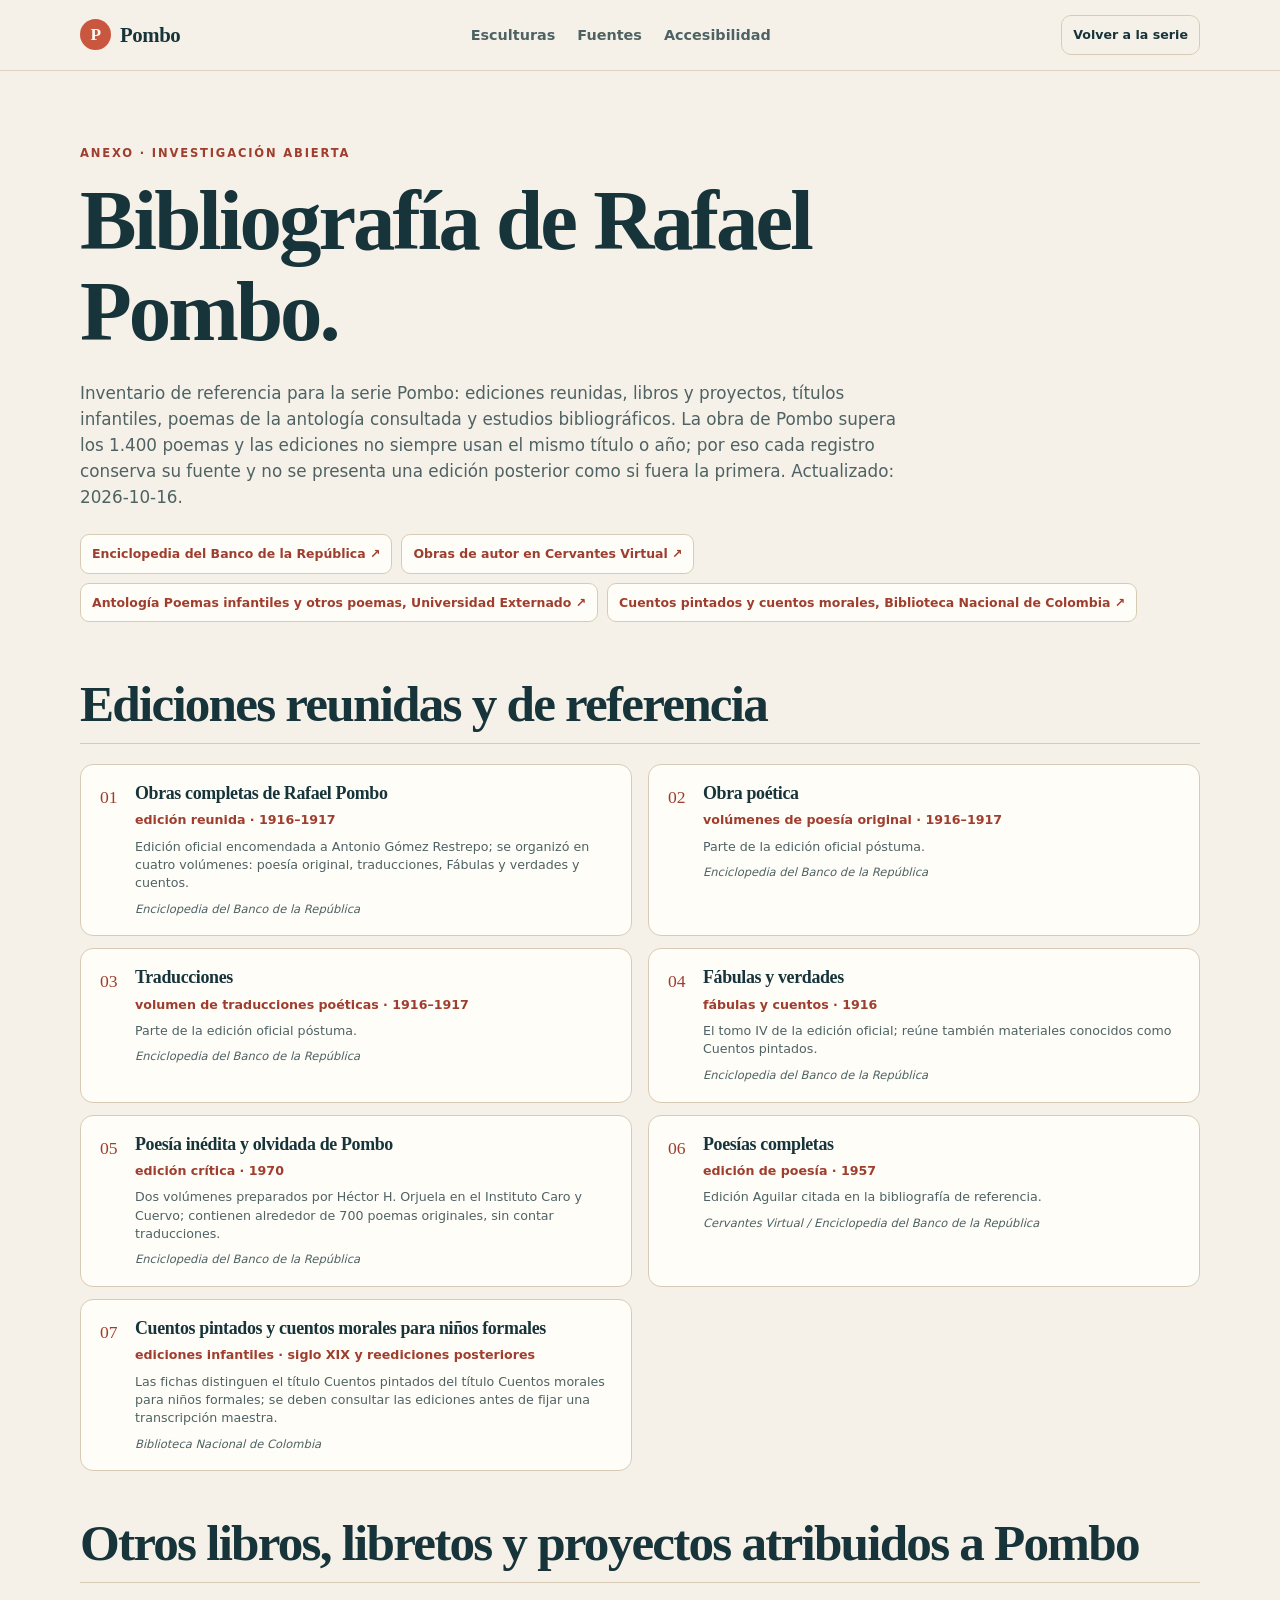
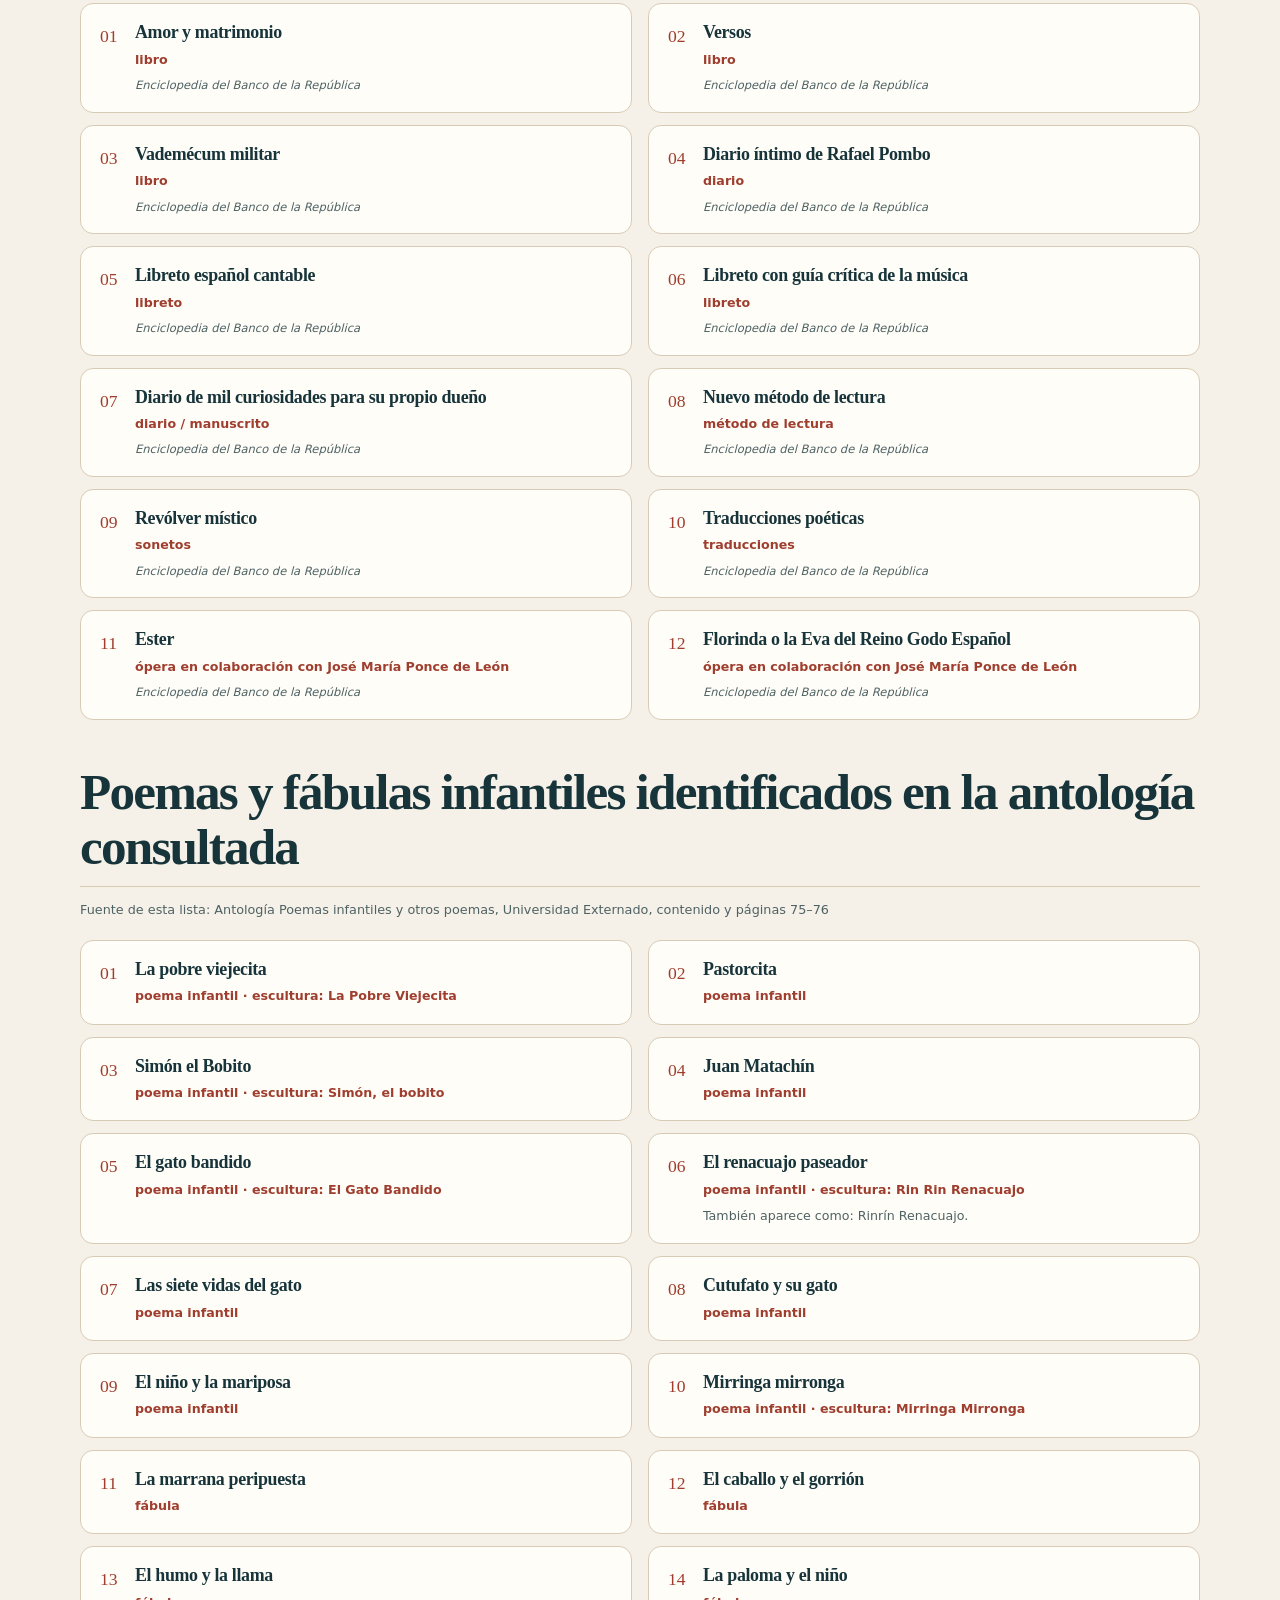
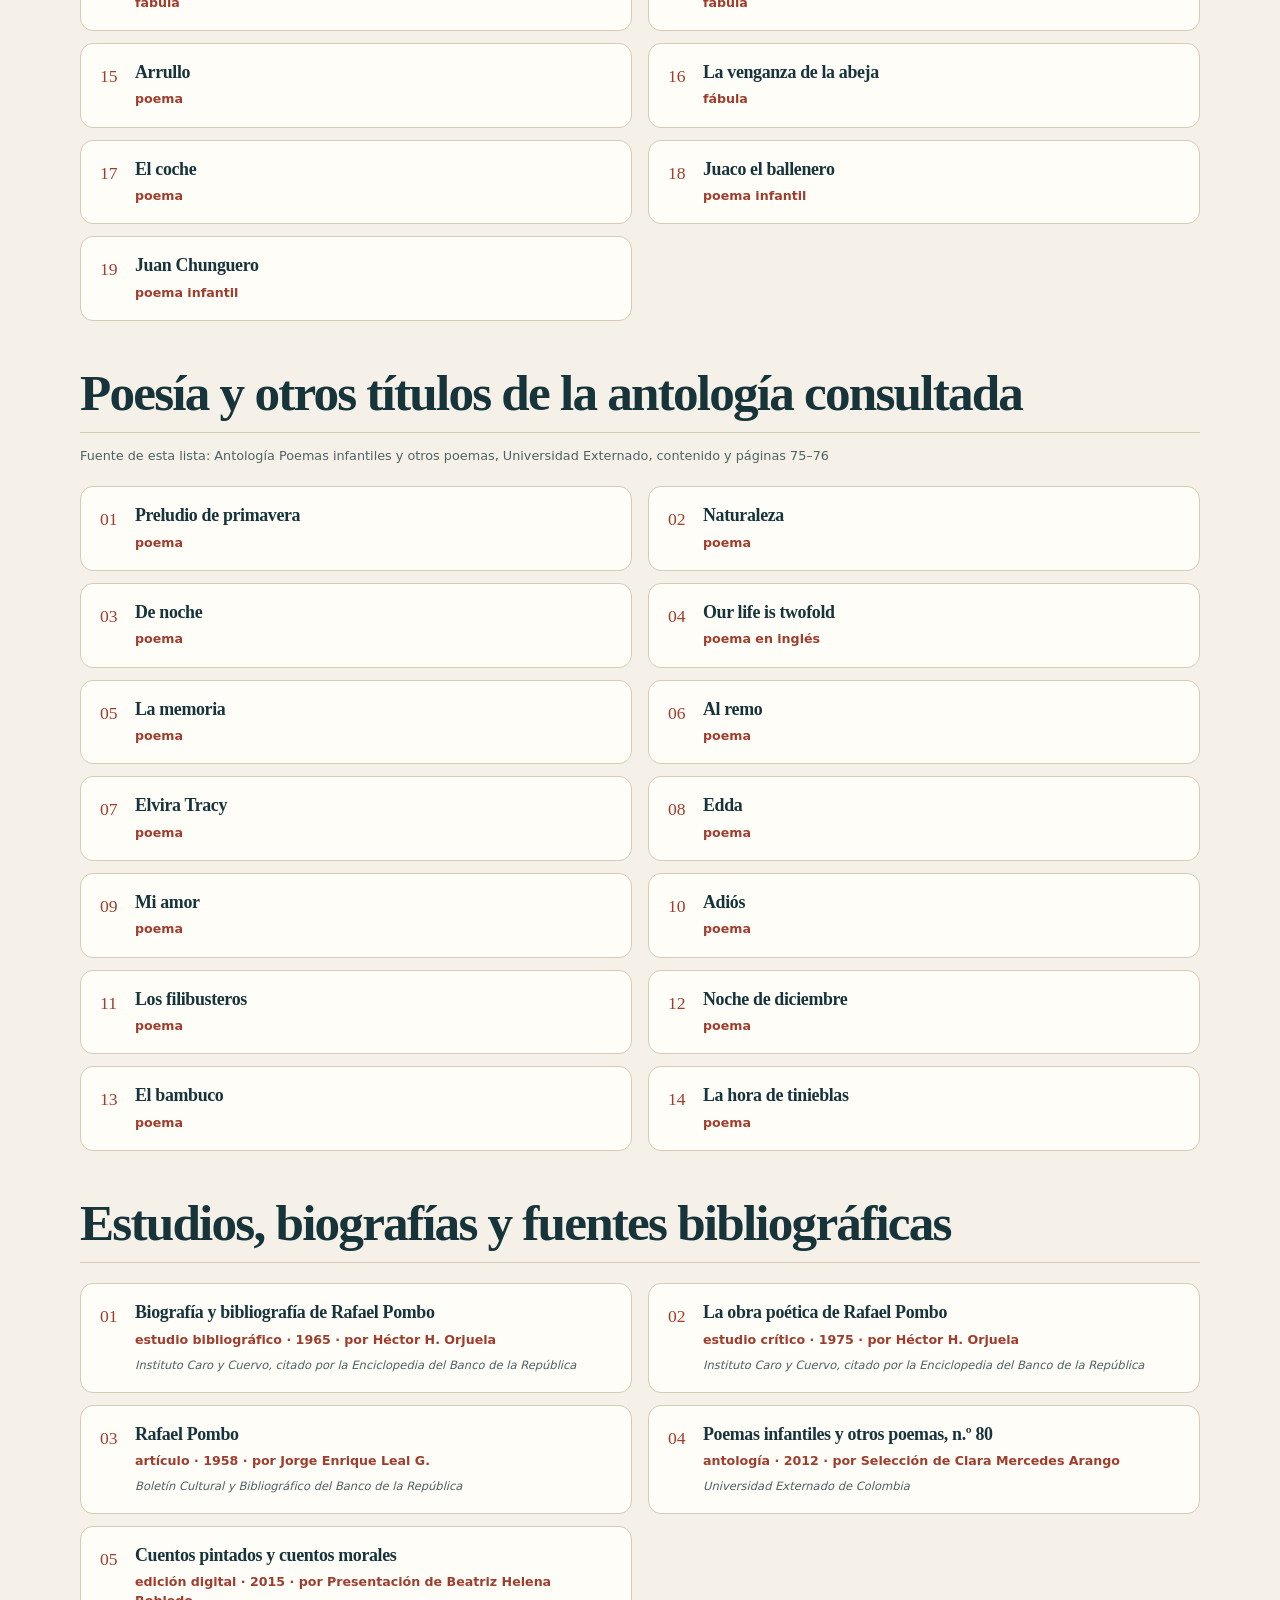
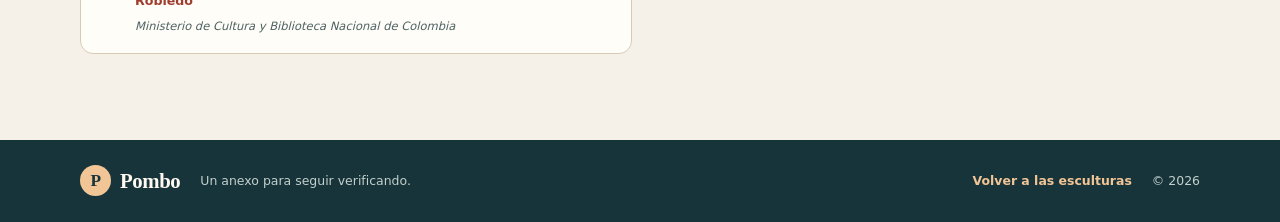
==== anexo.html @ eb425d3c "feat: publish Pombo web" ====
<!doctype html>
<html lang="es-CO">
  <head>
    <meta charset="utf-8">
    <meta name="viewport" content="width=device-width, initial-scale=1">
    <meta name="theme-color" content="#17343a">
    <meta name="description" content="Anexo bibliográfico de Rafael Pombo: ediciones, poemas, fábulas y estudios de referencia.">
    <link rel="icon" href="icon.svg" type="image/svg+xml">
    <link rel="manifest" href="manifest.webmanifest">
    <link rel="stylesheet" href="styles.css">
    <title>Pombo · Anexo bibliográfico</title>
  </head>
  <body class="annex-page">
    <a class="skip-link" href="#contenido">Saltar al contenido</a>
    <header class="site-header">
      <div class="shell header-inner">
        <a class="brand" href="index.html#inicio" aria-label="Pombo, inicio"><span class="brand-mark" aria-hidden="true">P</span><span>Pombo</span></a>
        <nav class="main-nav" aria-label="Navegación del anexo">
          <a href="index.html#esculturas">Esculturas</a>
          <a href="index.html#fuente">Fuentes</a>
          <a href="index.html#acceso">Accesibilidad</a>
        </nav>
        <a class="button button-quiet annex-back" href="index.html#esculturas">Volver a la serie</a>
      </div>
    </header>

    <main id="contenido">
      <section class="annex-hero shell" aria-labelledby="annex-title">
        <p class="eyebrow">Anexo · investigación abierta</p>
        <h1 id="annex-title">Bibliografía de Rafael Pombo.</h1>
        <p id="annex-scope" class="annex-scope" role="status" aria-live="polite">Cargando el inventario bibliográfico…</p>
        <div id="annex-sources" class="annex-sources" aria-label="Fuentes del anexo"></div>
      </section>

      <section class="annex-content shell" aria-label="Inventario bibliográfico">
        <div id="annex-list" aria-busy="true"></div>
      </section>
    </main>

    <footer class="site-footer">
      <div class="shell footer-inner"><a class="brand brand-footer" href="index.html#inicio"><span class="brand-mark" aria-hidden="true">P</span><span>Pombo</span></a><p>Un anexo para seguir verificando.</p><a href="index.html#esculturas">Volver a las esculturas</a><span>© 2026</span></div>
    </footer>
    <script src="anexo.js" defer></script>
  </body>
</html>
---- styles.css ----
:root {
  --ink: #17343a;
  --ink-soft: #4e6264;
  --paper: #f6f1e8;
  --paper-strong: #fffdf8;
  --sand: #e8dcc6;
  --line: #d8cbb6;
  --accent: #c9573f;
  --accent-dark: #9f3e2e;
  --moss: #687c57;
  --shadow: 0 18px 48px rgba(23, 52, 58, .10);
  --radius: 18px;
  --reading-size: 1.08rem;
  --focus: #1b6cff;
}

* {
  box-sizing: border-box;
}

html {
  scroll-behavior: smooth;
}

body {
  margin: 0;
  color: var(--ink);
  background: var(--paper);
  font-family: Inter, ui-sans-serif, system-ui, -apple-system, BlinkMacSystemFont, "Segoe UI", sans-serif;
  line-height: 1.55;
}

body.larger-text {
  --reading-size: 1.28rem;
}

body.high-contrast {
  --ink: #090d0e;
  --ink-soft: #243033;
  --paper: #ffffff;
  --paper-strong: #ffffff;
  --sand: #eef1f2;
  --line: #111718;
  --accent: #a40000;
  --accent-dark: #740000;
  --moss: #244c2a;
  --shadow: none;
}

body.reduce-motion *,
body.reduce-motion *::before,
body.reduce-motion *::after {
  animation-duration: .001ms !important;
  animation-iteration-count: 1 !important;
  scroll-behavior: auto !important;
  transition-duration: .001ms !important;
}

@media (prefers-reduced-motion: reduce) {
  html {
    scroll-behavior: auto;
  }

  *,
  *::before,
  *::after {
    animation-duration: .001ms !important;
    animation-iteration-count: 1 !important;
    scroll-behavior: auto !important;
    transition-duration: .001ms !important;
  }
}

@media (forced-colors: active) {
  button,
  a,
  summary {
    forced-color-adjust: auto;
  }

  button:focus-visible,
  a:focus-visible,
  summary:focus-visible {
    outline: 2px solid CanvasText;
  }
}

a {
  color: inherit;
}

button,
a {
  -webkit-tap-highlight-color: transparent;
}

button:focus-visible,
a:focus-visible,
summary:focus-visible {
  outline: 3px solid var(--focus);
  outline-offset: 3px;
}

.shell {
  width: min(1120px, calc(100% - 40px));
  margin-inline: auto;
}

.skip-link {
  position: fixed;
  z-index: 20;
  left: 16px;
  top: 10px;
  padding: 10px 14px;
  color: #fff;
  background: var(--ink);
  border-radius: 10px;
  transform: translateY(-160%);
  transition: transform .2s ease;
}

.skip-link:focus {
  transform: translateY(0);
}

.site-header {
  position: sticky;
  z-index: 10;
  top: 0;
  border-bottom: 1px solid rgba(216, 203, 182, .8);
  background: color-mix(in srgb, var(--paper) 92%, transparent);
  backdrop-filter: blur(14px);
}

.header-inner {
  display: flex;
  min-height: 70px;
  align-items: center;
  gap: 28px;
}

.brand {
  display: inline-flex;
  align-items: center;
  gap: 9px;
  color: var(--ink);
  font-family: Georgia, "Times New Roman", serif;
  font-size: 1.3rem;
  font-weight: 700;
  letter-spacing: -.02em;
  text-decoration: none;
}

.brand-mark {
  display: grid;
  width: 31px;
  height: 31px;
  place-items: center;
  color: var(--paper-strong);
  background: var(--accent);
  border-radius: 50%;
  font-family: Georgia, "Times New Roman", serif;
  font-size: 1.08rem;
  line-height: 1;
}

.main-nav {
  display: flex;
  align-items: center;
  gap: 22px;
  margin-left: auto;
}

.main-nav a,
.mobile-menu a {
  color: var(--ink-soft);
  font-size: .9rem;
  font-weight: 700;
  text-decoration: none;
}

.main-nav a:hover,
.mobile-menu a:hover,
.text-link:hover {
  color: var(--accent-dark);
}

.header-actions {
  display: flex;
  align-items: center;
  gap: 16px;
}

.language-switcher {
  display: inline-flex;
  align-items: center;
  gap: 5px;
  color: var(--ink-soft);
  font-size: .78rem;
  font-weight: 800;
  letter-spacing: .08em;
}

.language-button {
  min-width: 34px;
  min-height: 34px;
  padding: 4px 7px;
  color: var(--ink-soft);
  background: transparent;
  border: 1px solid transparent;
  border-radius: 8px;
  cursor: pointer;
  font: inherit;
}

.language-button.is-active,
.language-button:hover {
  color: var(--ink);
  border-color: var(--line);
  background: var(--paper-strong);
}

.menu-button {
  display: none;
  min-height: 40px;
  padding: 7px 12px;
  color: var(--ink);
  background: transparent;
  border: 1px solid var(--line);
  border-radius: 9px;
  cursor: pointer;
  font: inherit;
  font-size: .84rem;
  font-weight: 700;
}

.mobile-menu {
  display: none;
  padding-bottom: 18px;
}

.intro {
  display: grid;
  grid-template-columns: minmax(0, 1fr) 235px;
  align-items: end;
  gap: 56px;
  padding-top: 78px;
  padding-bottom: 72px;
}

.intro-copy {
  max-width: 720px;
}

.eyebrow,
.card-label {
  margin: 0 0 12px;
  color: var(--accent-dark);
  font-size: .72rem;
  font-weight: 850;
  letter-spacing: .16em;
  text-transform: uppercase;
}

h1,
h2,
h3 {
  margin: 0;
  font-family: Georgia, "Times New Roman", serif;
  letter-spacing: -.035em;
  line-height: 1.08;
}

h1 {
  max-width: 680px;
  font-size: clamp(2.7rem, 7vw, 5.3rem);
  font-weight: 700;
}

h2 {
  font-size: clamp(2rem, 4vw, 3.25rem);
}

h3 {
  font-size: 1.55rem;
}

.intro-lede {
  max-width: 650px;
  margin: 24px 0 30px;
  color: var(--ink-soft);
  font-size: 1.12rem;
}

.button {
  display: inline-flex;
  min-height: 46px;
  align-items: center;
  justify-content: center;
  gap: 8px;
  padding: 10px 17px;
  border: 1px solid transparent;
  border-radius: 10px;
  cursor: pointer;
  font: inherit;
  font-size: .9rem;
  font-weight: 800;
  line-height: 1.2;
  text-decoration: none;
  transition: transform .2s ease, background-color .2s ease, color .2s ease;
}

.button:hover:not(:disabled) {
  transform: translateY(-1px);
}

.button:disabled {
  cursor: not-allowed;
  opacity: .5;
}

.button-primary {
  color: var(--paper-strong);
  background: var(--accent);
}

.button-primary:hover {
  background: var(--accent-dark);
}

.button-dark {
  color: var(--paper-strong);
  background: var(--ink);
}

.button-dark:hover {
  background: #274b50;
}

.button-quiet {
  color: var(--ink);
  background: transparent;
  border-color: var(--line);
}

.button-quiet:hover {
  background: var(--paper-strong);
}

.intro-stamp {
  display: grid;
  align-content: center;
  gap: 9px;
  min-height: 190px;
  padding: 24px;
  color: var(--ink);
  background: var(--sand);
  border: 1px solid var(--line);
  border-radius: var(--radius);
  box-shadow: var(--shadow);
  font-size: .88rem;
}

.stamp-number {
  color: var(--accent-dark);
  font-family: Georgia, "Times New Roman", serif;
  font-size: 2.8rem;
  line-height: 1;
}

.stamp-rule {
  display: block;
  width: 60px;
  height: 1px;
  margin: 6px 0;
  background: var(--accent);
}

.intro-stamp strong {
  font-family: Georgia, "Times New Roman", serif;
  font-size: 1.15rem;
}

.section-heading {
  display: flex;
  align-items: flex-end;
  justify-content: space-between;
  gap: 24px;
}

.section-heading .button {
  flex: 0 0 auto;
}

.section-lede {
  max-width: 740px;
  margin: 18px 0 30px;
  color: var(--ink-soft);
}

.sculptures-section {
  padding-top: 82px;
  padding-bottom: 88px;
}

.sculpture-list {
  display: grid;
  grid-template-columns: repeat(2, minmax(0, 1fr));
  gap: 16px;
}

.sculpture-card {
  display: flex;
  flex-direction: column;
  min-width: 0;
  padding: 23px;
  background: var(--paper-strong);
  border: 1px solid var(--line);
  border-radius: var(--radius);
  box-shadow: var(--shadow);
}

.sculpture-card.is-author {
  background: var(--sand);
}

.sculpture-card-header {
  display: flex;
  align-items: flex-start;
  gap: 14px;
}

.sculpture-reader-button {
  align-self: flex-start;
  min-height: 40px;
  margin-top: 18px;
  padding: 8px 12px;
  font-size: .79rem;
}

.sculpture-number {
  display: grid;
  flex: 0 0 auto;
  width: 36px;
  height: 36px;
  place-items: center;
  color: var(--paper-strong);
  background: var(--ink);
  border-radius: 50%;
  font-family: Georgia, "Times New Roman", serif;
  font-size: 1rem;
}

.sculpture-card h3 {
  font-size: 1.5rem;
}

.sculpture-work {
  margin: 5px 0 0;
  color: var(--accent-dark);
  font-size: .79rem;
  font-weight: 800;
}

.sculpture-card details {
  margin-top: 20px;
  padding-top: 15px;
  border-top: 1px solid var(--line);
}

.sculpture-card summary {
  cursor: pointer;
  color: var(--accent-dark);
  font-size: .87rem;
  font-weight: 800;
}

.sculpture-story {
  margin-top: 17px;
  color: var(--ink);
  font-family: Georgia, "Times New Roman", serif;
  font-size: 1rem;
  line-height: 1.7;
}

.sculpture-stanza {
  margin: 0 0 19px;
  white-space: pre-line;
}

.sculpture-stanza:last-child,
.sculpture-bio p:last-child {
  margin-bottom: 0;
}

.sculpture-bio {
  margin-top: 17px;
  color: var(--ink-soft);
  font-size: .92rem;
}

.sculpture-bio p {
  margin: 0 0 12px;
}

.sculpture-source {
  display: block;
  margin-top: 20px;
  color: var(--ink-soft);
  font-size: .76rem;
  line-height: 1.45;
}

.translation-status {
  margin: 12px 0 0;
  color: var(--accent-dark);
  font-size: .74rem;
  font-weight: 750;
  line-height: 1.4;
}

.sculpture-source a {
  color: var(--accent-dark);
  font-weight: 800;
}

.reading-section {
  padding: 76px 0 84px;
  background: var(--ink);
  color: var(--paper-strong);
}

.reading-grid {
  display: grid;
  grid-template-columns: minmax(0, 1.45fr) minmax(280px, .65fr);
  align-items: start;
  gap: 56px;
}

.story-heading {
  display: flex;
  align-items: flex-start;
  justify-content: space-between;
  gap: 20px;
}

.story-badges {
  display: flex;
  flex: 0 0 auto;
  flex-direction: column;
  align-items: flex-end;
  gap: 8px;
}

.story-heading .eyebrow {
  color: #e4b07f;
}

.byline {
  margin: 13px 0 0;
  color: #b3c3c1;
  font-size: .95rem;
}

.verified-badge {
  display: inline-flex;
  align-items: center;
  gap: 7px;
  padding: 7px 10px;
  color: #17343a;
  background: #d7e8c6;
  border-radius: 999px;
  font-size: .72rem;
  font-weight: 850;
  letter-spacing: .04em;
  text-transform: uppercase;
}

.translation-badge {
  display: inline-flex;
  align-items: center;
  max-width: 240px;
  padding: 6px 9px;
  color: #17343a;
  background: #f2c596;
  border-radius: 999px;
  font-size: .68rem;
  font-weight: 850;
  letter-spacing: .03em;
  line-height: 1.25;
  text-align: right;
}

.translation-badge[hidden] {
  display: none;
}

.source-strip {
  display: grid;
  grid-template-columns: auto minmax(0, 1fr) auto;
  align-items: center;
  gap: 12px;
  margin: 30px 0 14px;
  padding: 14px 16px;
  color: #d7e3df;
  background: rgba(255, 255, 255, .08);
  border: 1px solid rgba(255, 255, 255, .17);
  border-radius: 12px;
  font-size: .83rem;
}

.source-strip p {
  margin: 0;
}

.source-strip strong {
  color: #fff;
}

.source-strip a {
  color: #f2c596;
  font-weight: 800;
  white-space: nowrap;
}

.source-icon {
  display: grid;
  width: 27px;
  height: 27px;
  place-items: center;
  color: #17343a;
  background: #f2c596;
  border-radius: 50%;
  font-size: 1rem;
  font-weight: 900;
}

.translation-note {
  display: flex;
  align-items: flex-start;
  gap: 9px;
  margin: 0 0 27px;
  color: #bfd0cd;
  font-size: .82rem;
}

.translation-note > span:first-child {
  display: grid;
  flex: 0 0 auto;
  width: 18px;
  height: 18px;
  place-items: center;
  color: var(--ink);
  background: #b9d1be;
  border-radius: 50%;
  font-size: .72rem;
  font-weight: 900;
}

.story-text {
  color: #fffaf1;
  font-family: Georgia, "Times New Roman", serif;
  font-size: var(--reading-size);
  line-height: 1.83;
}

.story-stanza {
  margin: 0 0 28px;
  white-space: pre-line;
}

.story-stanza:last-child {
  margin-bottom: 0;
}

.tool-column {
  display: grid;
  gap: 16px;
}

.tool-card {
  padding: 23px;
  color: var(--ink);
  background: var(--paper-strong);
  border: 1px solid var(--line);
  border-radius: var(--radius);
  box-shadow: 0 12px 28px rgba(0, 0, 0, .12);
}

.tool-card h3 {
  font-size: 1.45rem;
}

.tool-card > p:not(.card-label):not(.voice-status) {
  margin: 13px 0 0;
  color: var(--ink-soft);
  font-size: .9rem;
}

.listen-card {
  background: #f1ddbe;
}

.listen-actions {
  display: flex;
  flex-wrap: wrap;
  gap: 9px;
  margin-top: 18px;
}

.listen-actions .button {
  min-height: 42px;
  padding-inline: 13px;
  font-size: .79rem;
}

.voice-status {
  min-height: 1.4em;
  margin: 14px 0 0;
  color: var(--ink-soft);
  font-size: .8rem;
}

.settings-list {
  display: grid;
  gap: 8px;
  margin-top: 18px;
}

.setting-button {
  display: flex;
  width: 100%;
  min-height: 45px;
  align-items: center;
  gap: 11px;
  padding: 8px 10px;
  color: var(--ink);
  background: transparent;
  border: 1px solid var(--line);
  border-radius: 9px;
  cursor: pointer;
  font: inherit;
  font-size: .84rem;
  font-weight: 750;
  text-align: left;
}

.setting-button:hover,
.setting-button[aria-pressed="true"] {
  background: var(--sand);
  border-color: var(--ink-soft);
}

.setting-glyph {
  display: grid;
  width: 28px;
  height: 28px;
  place-items: center;
  color: var(--accent-dark);
  background: #f1e6d5;
  border-radius: 7px;
  font-size: .74rem;
  font-weight: 900;
}

.source-card dl {
  margin: 18px 0 0;
}

.source-card dl > div {
  display: grid;
  grid-template-columns: 76px 1fr;
  gap: 10px;
  padding: 9px 0;
  border-top: 1px solid var(--line);
  font-size: .79rem;
}

.source-card dt {
  color: var(--ink-soft);
  font-weight: 750;
}

.source-card dd {
  margin: 0;
}

.text-link {
  display: inline-block;
  margin-top: 17px;
  color: var(--accent-dark);
  font-size: .82rem;
  font-weight: 800;
}

.access-section {
  display: grid;
  grid-template-columns: minmax(0, .85fr) minmax(0, 1.15fr);
  gap: 70px;
  padding-top: 82px;
  padding-bottom: 86px;
}

.access-copy > p:not(.eyebrow) {
  max-width: 550px;
  margin: 20px 0 0;
  color: var(--ink-soft);
}

.access-list {
  display: grid;
  grid-template-columns: repeat(3, 1fr);
  gap: 15px;
  align-items: start;
}

.access-list > div {
  min-height: 180px;
  padding: 18px;
  background: var(--paper-strong);
  border: 1px solid var(--line);
  border-radius: 14px;
}

.access-list span {
  display: block;
  margin-bottom: 36px;
  color: var(--accent-dark);
  font-family: Georgia, "Times New Roman", serif;
  font-size: 1.7rem;
}

.access-list strong {
  display: block;
  font-family: Georgia, "Times New Roman", serif;
  font-size: 1.05rem;
}

.access-list p {
  margin: 7px 0 0;
  color: var(--ink-soft);
  font-size: .79rem;
}

.site-footer {
  color: #c3cfcb;
  background: var(--ink);
}

.footer-inner {
  display: flex;
  min-height: 82px;
  align-items: center;
  gap: 20px;
  font-size: .78rem;
}

.brand-footer {
  color: #fffaf1;
}

.brand-footer .brand-mark {
  color: var(--ink);
  background: #f2c596;
}

.footer-inner p {
  margin: 0 auto 0 0;
}

.footer-inner > a:not(.brand) {
  color: #f2c596;
  font-size: .78rem;
  font-weight: 750;
  text-decoration: none;
}

.toast {
  position: fixed;
  z-index: 30;
  right: 18px;
  bottom: 18px;
  max-width: min(360px, calc(100vw - 36px));
  padding: 12px 15px;
  color: #fff;
  background: var(--ink);
  border: 1px solid rgba(255, 255, 255, .18);
  border-radius: 10px;
  box-shadow: var(--shadow);
  font-size: .82rem;
}

.noscript {
  padding: 16px 20px;
  color: #fff;
  background: #8d1b13;
  text-align: center;
}

.annex-hero {
  padding-top: 74px;
  padding-bottom: 54px;
}

.annex-hero h1 {
  max-width: 780px;
}

.annex-scope {
  max-width: 840px;
  margin: 22px 0 0;
  color: var(--ink-soft);
  font-size: 1.05rem;
}

.annex-sources {
  display: flex;
  flex-wrap: wrap;
  gap: 9px;
  margin-top: 24px;
}

.annex-source-link {
  padding: 9px 11px;
  color: var(--accent-dark);
  background: var(--paper-strong);
  border: 1px solid var(--line);
  border-radius: 9px;
  font-size: .78rem;
  font-weight: 800;
  text-decoration: none;
}

.annex-source-link:hover {
  background: var(--sand);
}

.annex-content {
  padding-bottom: 86px;
}

.annex-section {
  margin-top: 44px;
}

.annex-section:first-child {
  margin-top: 0;
}

.annex-section h2 {
  padding-bottom: 12px;
  border-bottom: 1px solid var(--line);
}

.annex-section-source {
  margin: 13px 0 0;
  color: var(--ink-soft);
  font-size: .8rem;
}

.annex-list {
  display: grid;
  grid-template-columns: repeat(2, minmax(0, 1fr));
  gap: 12px 16px;
  padding: 0;
  margin: 20px 0 0;
  list-style: none;
  counter-reset: bibliography;
}

.annex-list > li {
  counter-increment: bibliography;
}

.bibliography-item {
  position: relative;
  height: 100%;
  padding: 19px 20px 18px 54px;
  background: var(--paper-strong);
  border: 1px solid var(--line);
  border-radius: 13px;
}

.bibliography-item::before {
  position: absolute;
  top: 19px;
  left: 19px;
  color: var(--accent-dark);
  content: counter(bibliography, decimal-leading-zero);
  font-family: Georgia, "Times New Roman", serif;
  font-size: 1.1rem;
}

.bibliography-item h3 {
  font-size: 1.12rem;
  letter-spacing: -.02em;
}

.bibliography-meta,
.bibliography-source,
.bibliography-note {
  margin: 8px 0 0;
  color: var(--ink-soft);
  font-size: .79rem;
  line-height: 1.45;
}

.bibliography-meta {
  color: var(--accent-dark);
  font-weight: 750;
}

.bibliography-source {
  font-size: .72rem;
  font-style: italic;
}

.annex-back {
  margin-left: auto;
  min-height: 40px;
  padding: 7px 11px;
  font-size: .79rem;
}

@media (max-width: 880px) {
  .intro {
    grid-template-columns: 1fr 190px;
    gap: 28px;
  }

  .reading-grid {
    grid-template-columns: minmax(0, 1fr) 300px;
    gap: 32px;
  }

  .access-section {
    grid-template-columns: 1fr;
    gap: 32px;
  }

  .sculpture-list {
    grid-template-columns: 1fr;
  }
}

@media (max-width: 700px) {
  .shell {
    width: min(100% - 28px, 600px);
  }

  .header-inner {
    min-height: 62px;
    gap: 14px;
  }

  .main-nav {
    display: none;
  }

  .header-actions {
    margin-left: auto;
  }

  .menu-button {
    display: inline-flex;
    align-items: center;
  }

  .mobile-menu[hidden] {
    display: none;
  }

  .mobile-menu:not([hidden]) {
    display: grid;
    gap: 13px;
  }

  .intro {
    grid-template-columns: 1fr;
    gap: 30px;
    padding-top: 54px;
    padding-bottom: 54px;
  }

  .intro-stamp {
    min-height: 0;
    grid-template-columns: auto 1fr;
    align-items: center;
    column-gap: 14px;
  }

  .stamp-rule {
    display: none;
  }

  .stamp-number {
    grid-row: span 2;
  }

  .reading-section {
    padding-top: 52px;
    padding-bottom: 58px;
  }

  .section-heading {
    display: block;
  }

  .section-heading .button {
    margin-top: 18px;
  }

  .sculptures-section {
    padding-top: 56px;
    padding-bottom: 62px;
  }

  .reading-grid {
    grid-template-columns: 1fr;
    gap: 38px;
  }

  .source-strip {
    grid-template-columns: auto 1fr;
  }

  .source-strip a {
    grid-column: 2;
  }

  .story-heading {
    display: block;
  }

  .story-badges {
    align-items: flex-start;
    margin-top: 18px;
  }

  .translation-badge {
    text-align: left;
  }

  .access-section {
    padding-top: 56px;
    padding-bottom: 62px;
  }

  .annex-hero {
    padding-top: 54px;
    padding-bottom: 40px;
  }

  .annex-list {
    grid-template-columns: 1fr;
  }

  .access-list {
    grid-template-columns: 1fr;
  }

  .access-list > div {
    min-height: 0;
  }

  .access-list span {
    margin-bottom: 12px;
  }

  .footer-inner {
    min-height: 98px;
    flex-wrap: wrap;
    padding-top: 18px;
    padding-bottom: 18px;
  }

  .footer-inner p {
    width: 100%;
    order: 3;
  }
}

@media (max-width: 420px) {
  h1 {
    font-size: 2.7rem;
  }

  .source-strip {
    font-size: .78rem;
  }

  .listen-actions {
    display: grid;
  }

  .listen-actions .button {
    width: 100%;
  }
}
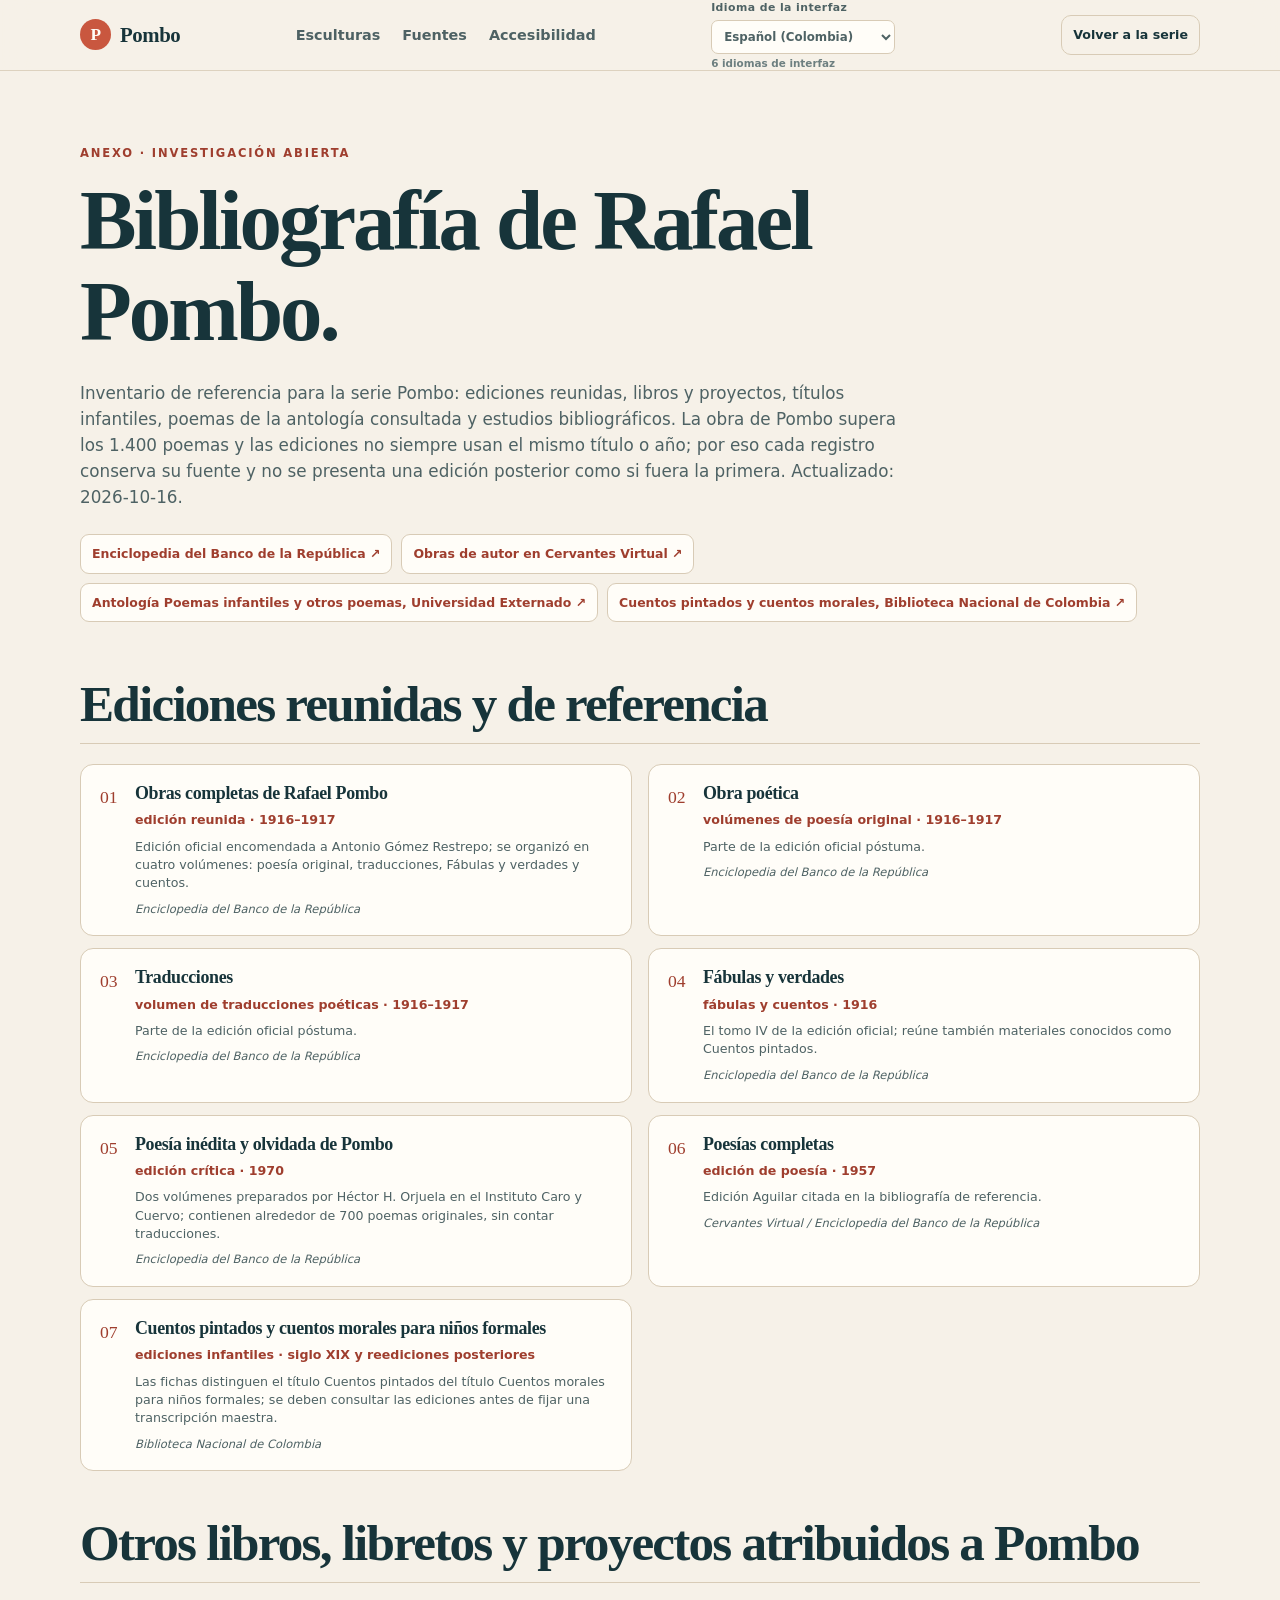
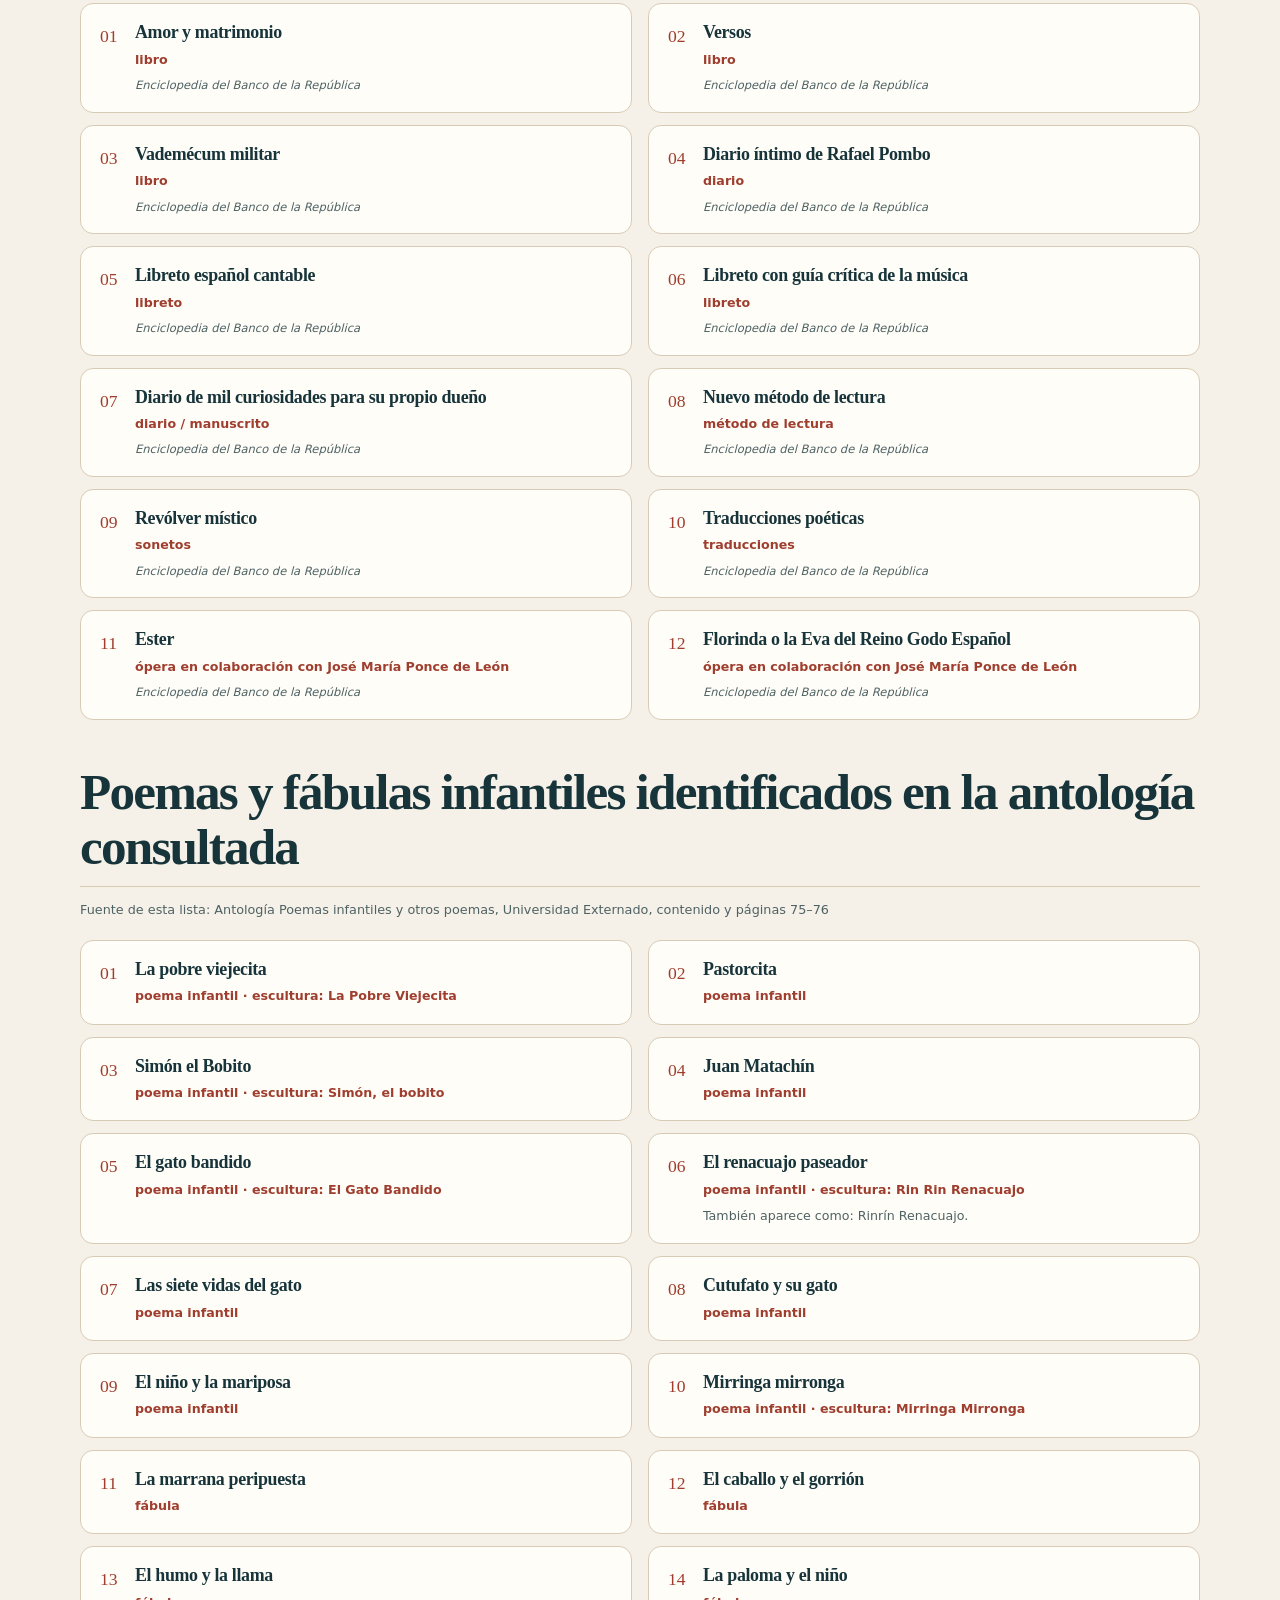
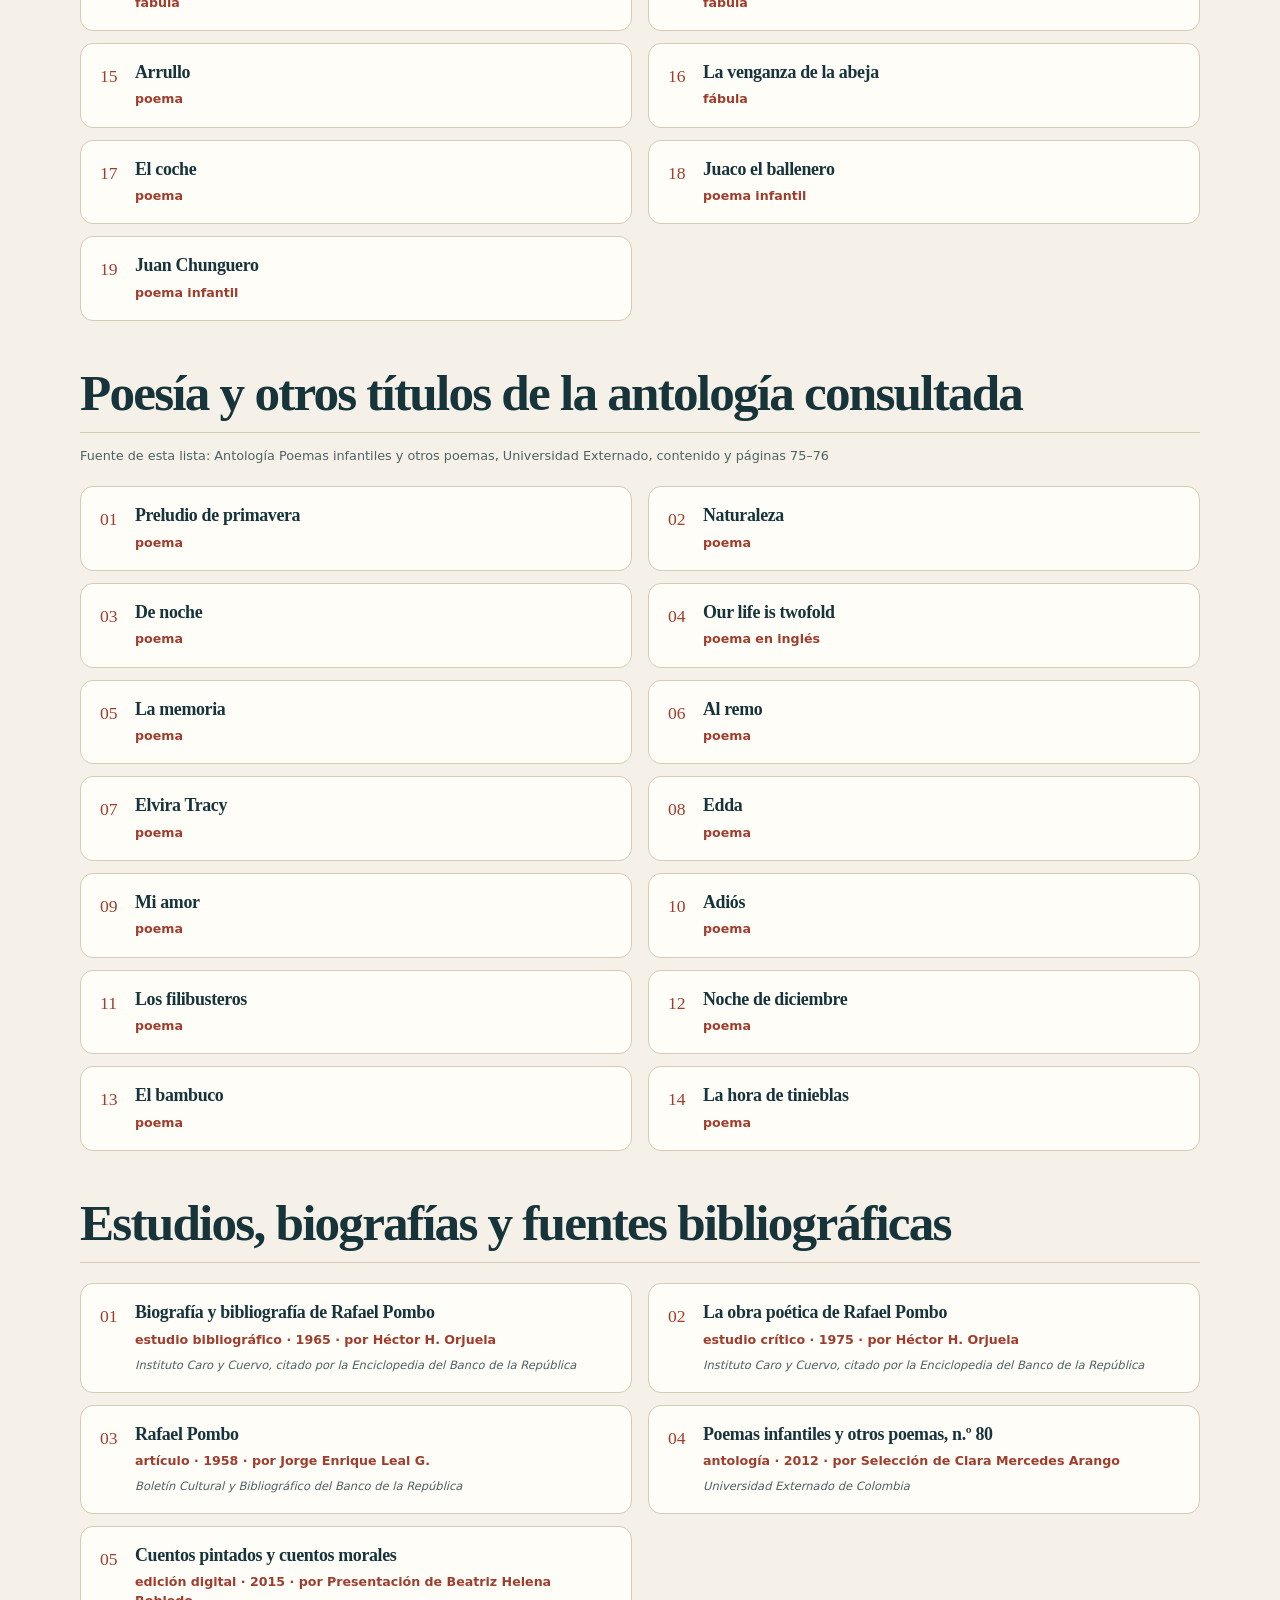
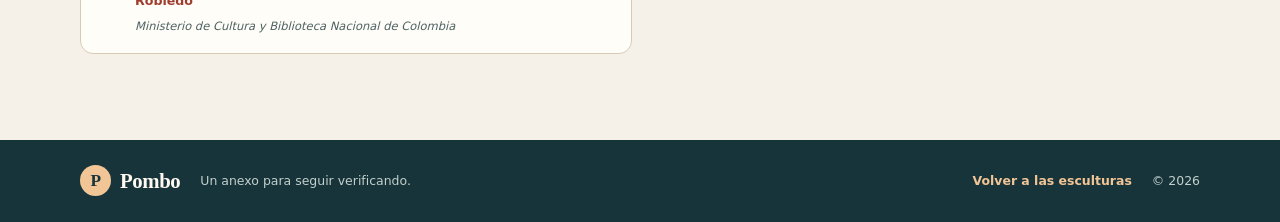
==== commit 8540ede3: "feat(i18n): add researched language interfaces" ====
--- a/anexo.html
+++ b/anexo.html
@@ -11,34 +11,46 @@
     <title>Pombo · Anexo bibliográfico</title>
   </head>
   <body class="annex-page">
-    <a class="skip-link" href="#contenido">Saltar al contenido</a>
+    <a class="skip-link" href="#contenido" data-i18n="skip">Saltar al contenido</a>
     <header class="site-header">
       <div class="shell header-inner">
         <a class="brand" href="index.html#inicio" aria-label="Pombo, inicio"><span class="brand-mark" aria-hidden="true">P</span><span>Pombo</span></a>
-        <nav class="main-nav" aria-label="Navegación del anexo">
-          <a href="index.html#esculturas">Esculturas</a>
-          <a href="index.html#fuente">Fuentes</a>
-          <a href="index.html#acceso">Accesibilidad</a>
+        <nav class="main-nav" aria-label="Navegación del anexo" data-i18n-aria="annexNav">
+          <a href="index.html#esculturas" data-i18n="navSculptures">Esculturas</a>
+          <a href="index.html#fuente" data-i18n="navSources">Fuentes</a>
+          <a href="index.html#acceso" data-i18n="navAccess">Accesibilidad</a>
         </nav>
-        <a class="button button-quiet annex-back" href="index.html#esculturas">Volver a la serie</a>
+        <div class="annex-language-switcher language-switcher">
+          <label for="annex-language-select" data-i18n="languageLabel">Idioma de la interfaz</label>
+          <select id="annex-language-select" class="language-select" aria-describedby="annex-language-status">
+            <option value="es">Español (Colombia)</option>
+            <option value="en">English</option>
+            <option value="pt">Português (Brasil)</option>
+            <option value="fr">Français</option>
+            <option value="de">Deutsch</option>
+            <option value="it">Italiano</option>
+          </select>
+          <span id="annex-language-status" class="language-status" data-i18n="languageStatus">6 idiomas de interfaz</span>
+        </div>
+        <a class="button button-quiet annex-back" href="index.html#esculturas" data-i18n="backToSeries">Volver a la serie</a>
       </div>
     </header>
 
     <main id="contenido">
       <section class="annex-hero shell" aria-labelledby="annex-title">
-        <p class="eyebrow">Anexo · investigación abierta</p>
-        <h1 id="annex-title">Bibliografía de Rafael Pombo.</h1>
-        <p id="annex-scope" class="annex-scope" role="status" aria-live="polite">Cargando el inventario bibliográfico…</p>
-        <div id="annex-sources" class="annex-sources" aria-label="Fuentes del anexo"></div>
+        <p class="eyebrow" data-i18n="annexEyebrow">Anexo · investigación abierta</p>
+        <h1 id="annex-title" data-i18n="annexTitle">Bibliografía de Rafael Pombo.</h1>
+        <p id="annex-scope" class="annex-scope" role="status" aria-live="polite" data-i18n="annexLoading">Cargando el inventario bibliográfico…</p>
+        <div id="annex-sources" class="annex-sources" aria-label="Fuentes del anexo" data-i18n-aria="annexSourcesLabel"></div>
       </section>
 
-      <section class="annex-content shell" aria-label="Inventario bibliográfico">
+      <section class="annex-content shell" aria-label="Inventario bibliográfico" data-i18n-aria="annexInventoryLabel">
         <div id="annex-list" aria-busy="true"></div>
       </section>
     </main>
 
     <footer class="site-footer">
-      <div class="shell footer-inner"><a class="brand brand-footer" href="index.html#inicio"><span class="brand-mark" aria-hidden="true">P</span><span>Pombo</span></a><p>Un anexo para seguir verificando.</p><a href="index.html#esculturas">Volver a las esculturas</a><span>© 2026</span></div>
+      <div class="shell footer-inner"><a class="brand brand-footer" href="index.html#inicio"><span class="brand-mark" aria-hidden="true">P</span><span>Pombo</span></a><p data-i18n="annexFooterCopy">Un anexo para seguir verificando.</p><a href="index.html#esculturas" data-i18n="backToSculptures">Volver a las esculturas</a><span>© 2026</span></div>
     </footer>
     <script src="anexo.js" defer></script>
   </body>
--- a/styles.css
+++ b/styles.css
@@ -1,6 +1,7 @@
 :root {
   --ink: #17343a;
   --ink-soft: #4e6264;
+  --ink-faint: #6d7f80;
   --paper: #f6f1e8;
   --paper-strong: #fffdf8;
   --sand: #e8dcc6;
@@ -37,6 +38,7 @@
 body.high-contrast {
   --ink: #090d0e;
   --ink-soft: #243033;
+  --ink-faint: #243033;
   --paper: #ffffff;
   --paper-strong: #ffffff;
   --sand: #eef1f2;
@@ -192,32 +194,47 @@
 }
 
 .language-switcher {
-  display: inline-flex;
+  display: grid;
+  grid-template-columns: auto minmax(130px, auto);
   align-items: center;
-  gap: 5px;
-  color: var(--ink-soft);
-  font-size: .78rem;
+  gap: 3px 8px;
+  color: var(--ink-soft);
+  font-size: .68rem;
   font-weight: 800;
-  letter-spacing: .08em;
-}
-
-.language-button {
-  min-width: 34px;
+  letter-spacing: .04em;
+}
+
+.language-switcher label {
+  grid-column: 1 / -1;
+}
+
+.language-select {
   min-height: 34px;
-  padding: 4px 7px;
-  color: var(--ink-soft);
-  background: transparent;
-  border: 1px solid transparent;
-  border-radius: 8px;
+  min-width: 130px;
+  padding: 5px 25px 5px 8px;
+  color: var(--ink-soft);
+  background: var(--paper-strong);
+  border: 1px solid var(--line);
+  border-radius: 7px;
   cursor: pointer;
   font: inherit;
-}
-
-.language-button.is-active,
-.language-button:hover {
+  font-size: .74rem;
+  letter-spacing: 0;
+}
+
+.language-select:hover,
+.language-select:focus-visible {
   color: var(--ink);
-  border-color: var(--line);
-  background: var(--paper-strong);
+  border-color: var(--accent-dark);
+}
+
+.language-status {
+  grid-column: 1 / -1;
+  color: var(--ink-faint);
+  font-size: .65rem;
+  font-weight: 600;
+  letter-spacing: 0;
+  line-height: 1.25;
 }
 
 .menu-button {
@@ -842,6 +859,43 @@
   font-size: .79rem;
 }
 
+.language-coverage {
+  grid-column: 1 / -1;
+  margin-top: 8px;
+  padding: 20px 22px;
+  background: var(--paper-strong);
+  border: 1px solid var(--line);
+  border-radius: 14px;
+}
+
+.language-coverage summary {
+  color: var(--ink);
+  cursor: pointer;
+  font-family: Georgia, "Times New Roman", serif;
+  font-size: 1.08rem;
+  font-weight: 700;
+}
+
+.language-coverage p {
+  max-width: 850px;
+  margin: 14px 0 0;
+  color: var(--ink-soft);
+  font-size: .86rem;
+  line-height: 1.55;
+}
+
+.language-coverage strong {
+  color: var(--ink);
+}
+
+.language-coverage a {
+  display: inline-block;
+  margin-top: 14px;
+  color: var(--accent-dark);
+  font-size: .8rem;
+  font-weight: 800;
+}
+
 .site-footer {
   color: #c3cfcb;
   background: var(--ink);
@@ -1016,10 +1070,14 @@
 }
 
 .annex-back {
-  margin-left: auto;
+  margin-left: 0;
   min-height: 40px;
   padding: 7px 11px;
   font-size: .79rem;
+}
+
+.annex-language-switcher {
+  margin-left: auto;
 }
 
 @media (max-width: 880px) {
@@ -1059,6 +1117,19 @@
 
   .header-actions {
     margin-left: auto;
+  }
+
+  .language-switcher {
+    grid-template-columns: 1fr;
+    gap: 2px;
+  }
+
+  .language-select {
+    min-width: 118px;
+  }
+
+  .language-status {
+    display: none;
   }
 
   .menu-button {
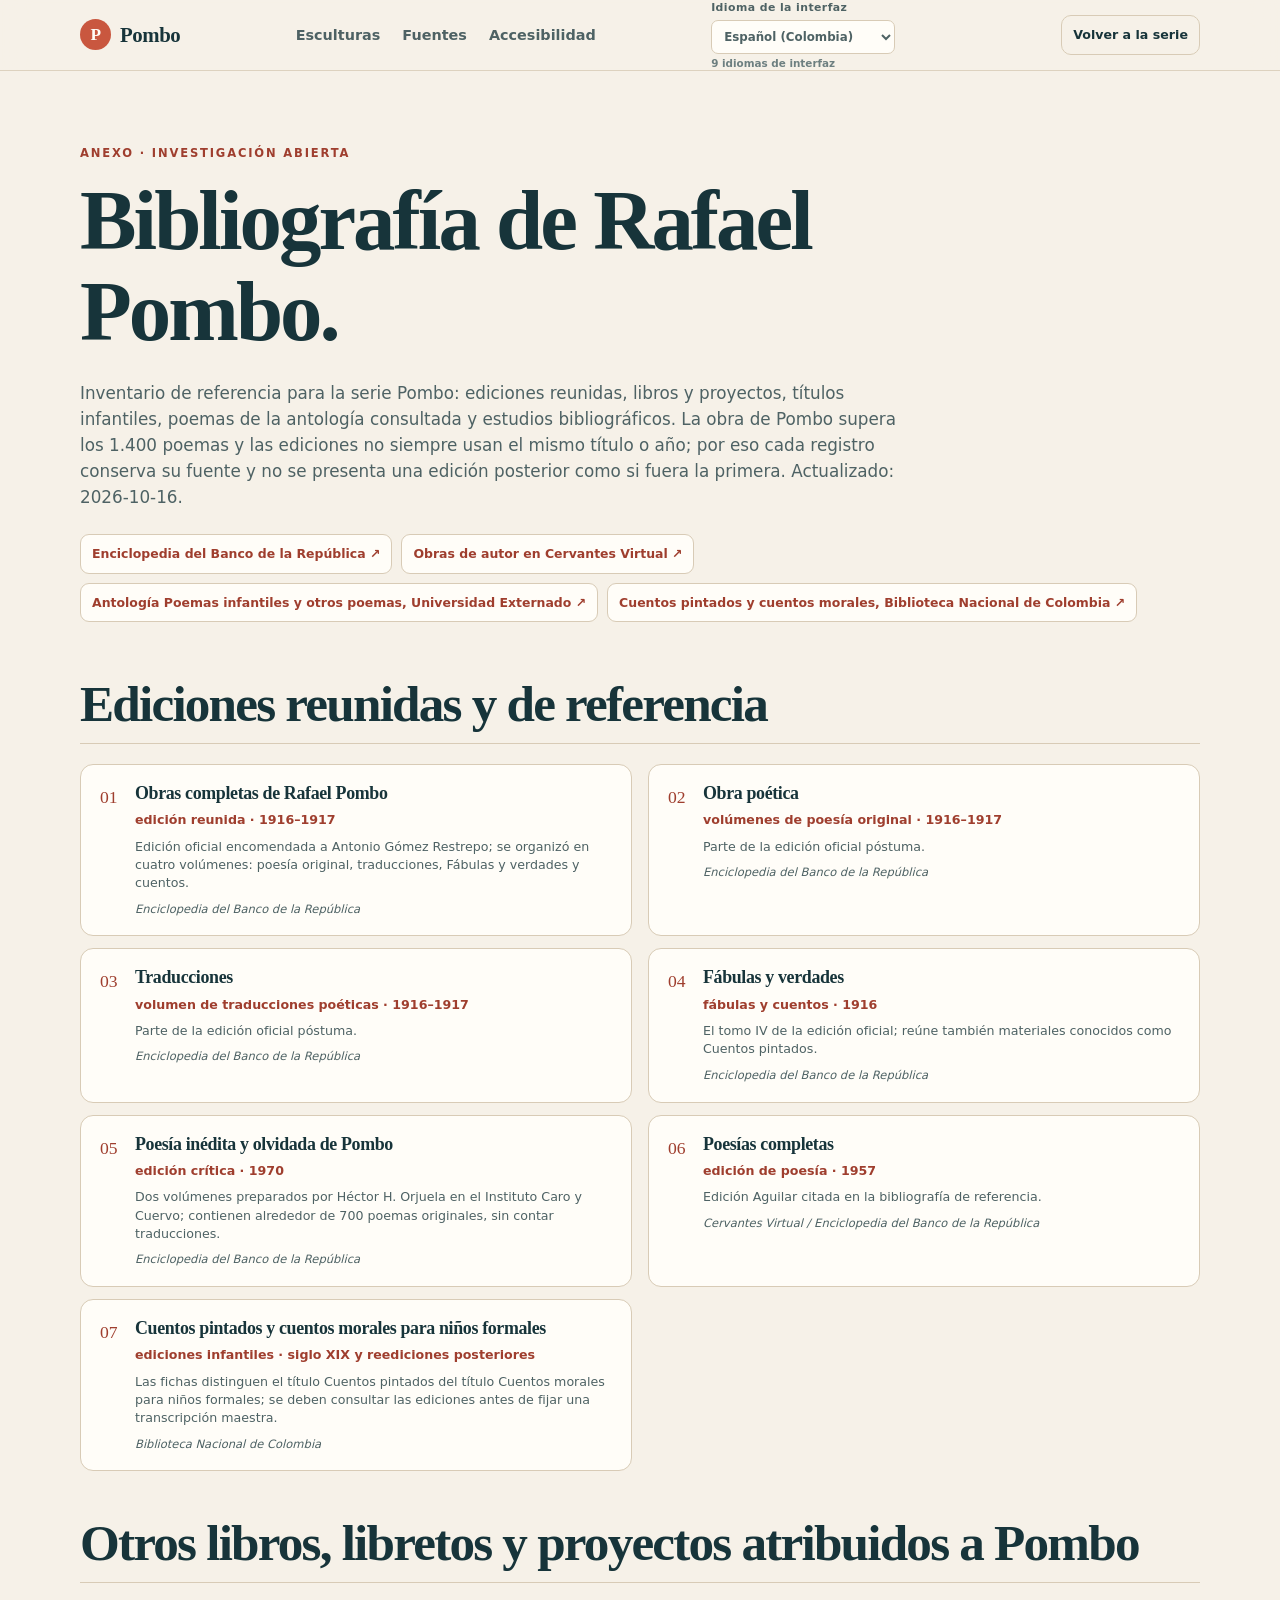
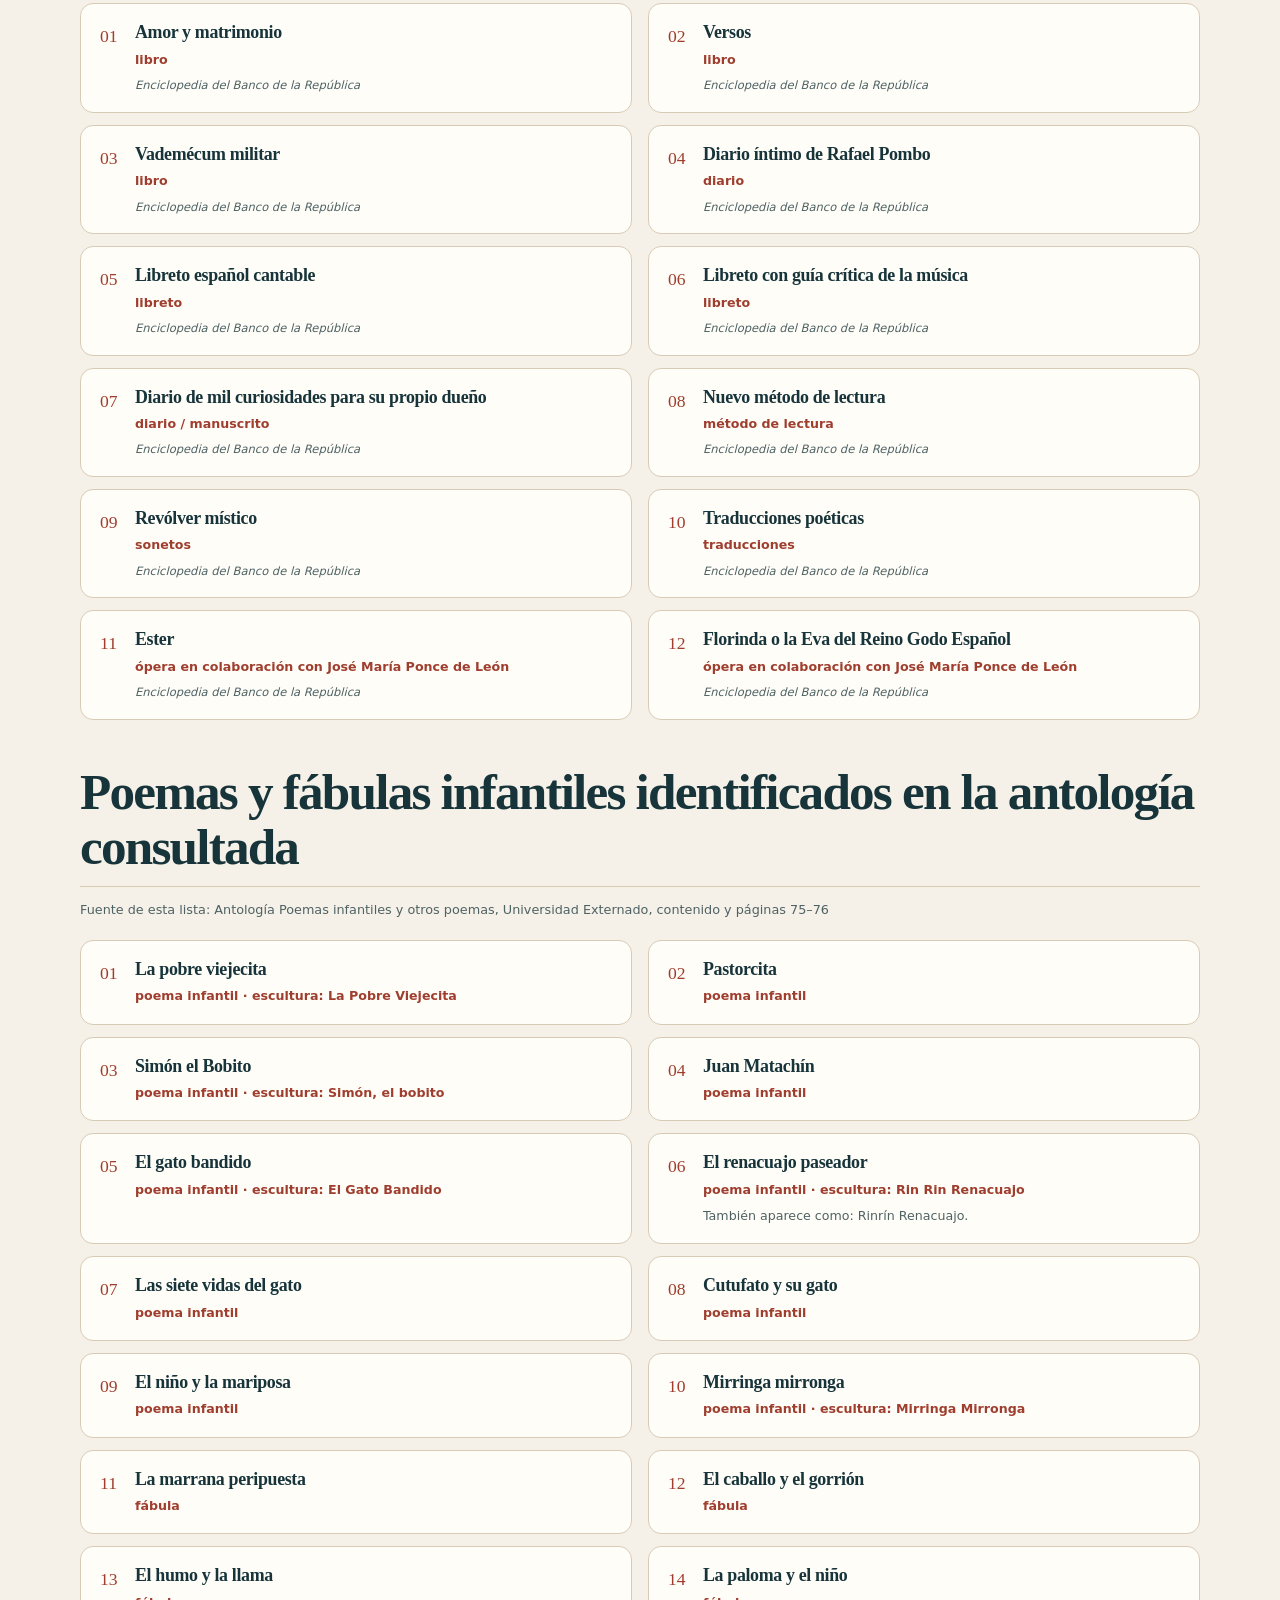
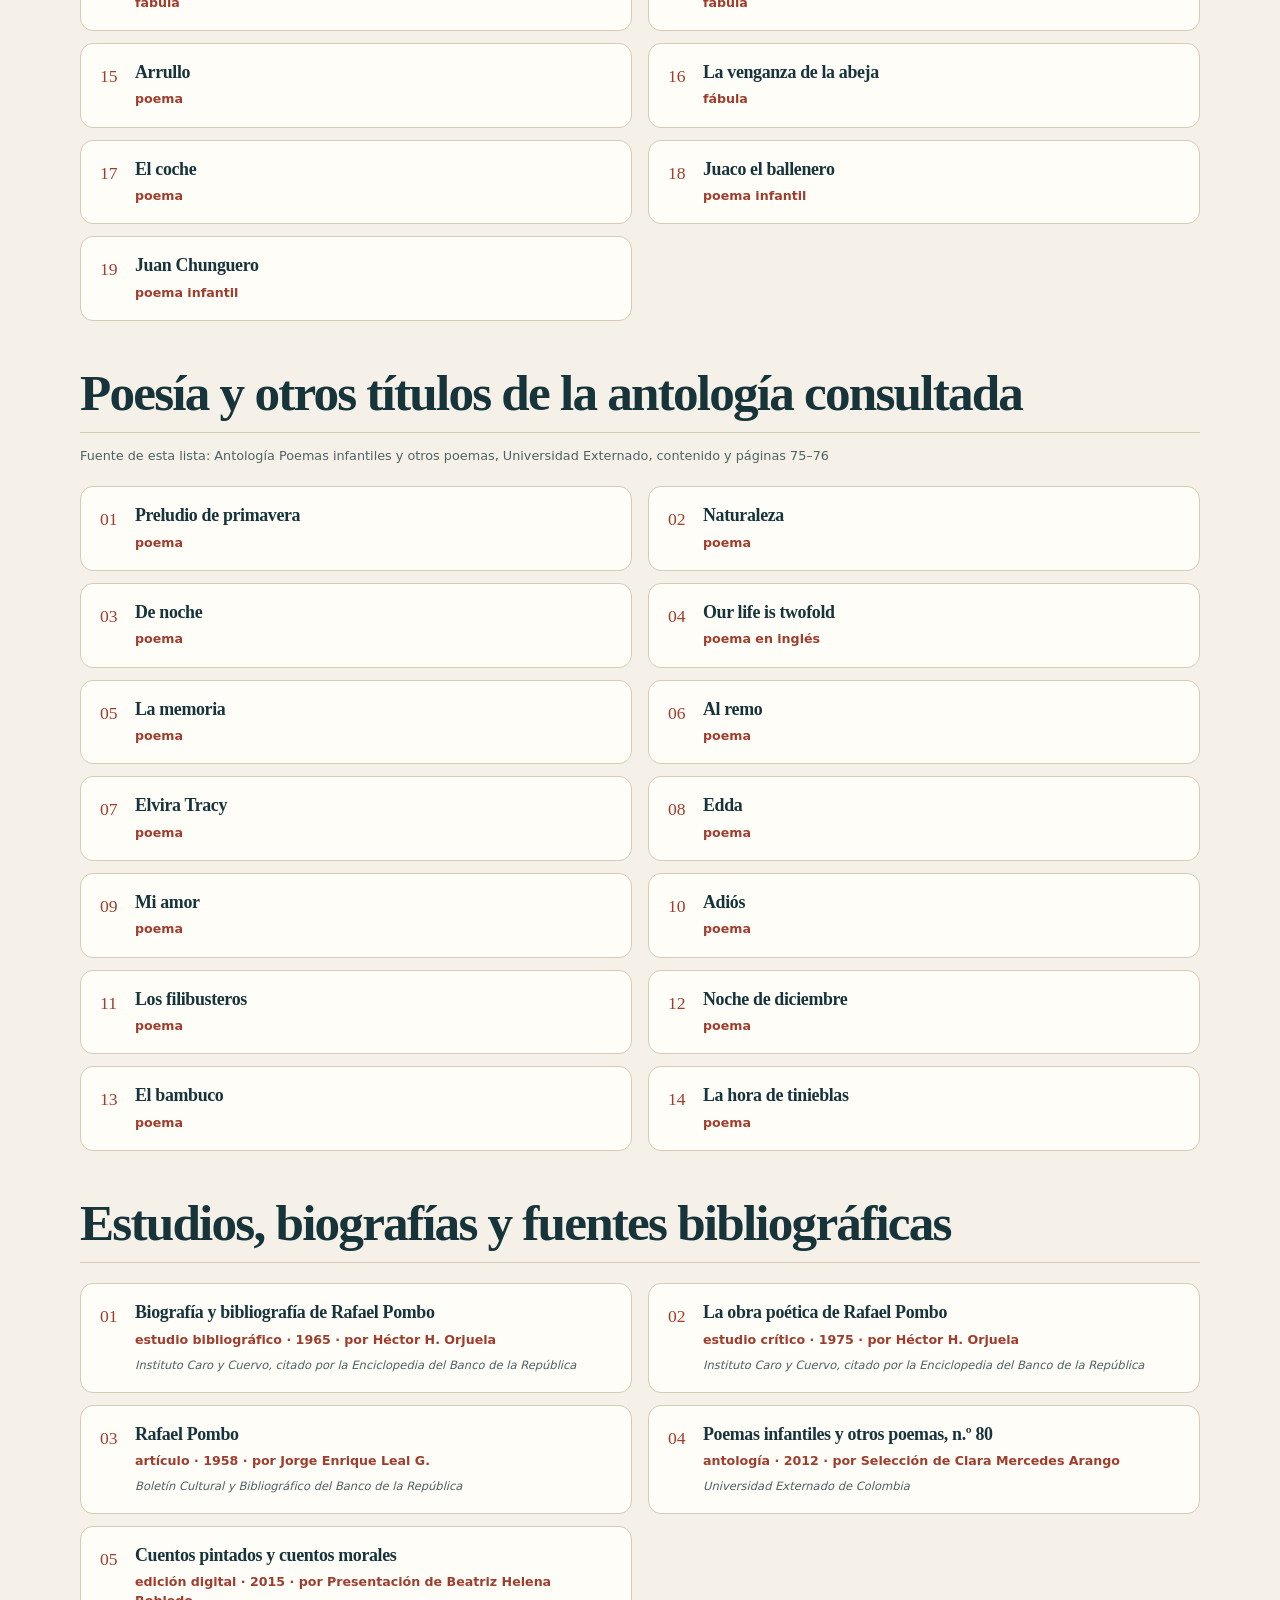
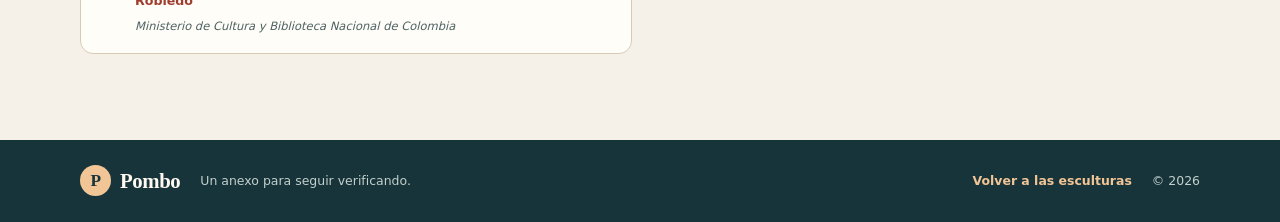
==== commit ee667656: "feat(i18n): add chinese korean and japanese interfaces" ====
--- a/anexo.html
+++ b/anexo.html
@@ -29,8 +29,11 @@
             <option value="fr">Français</option>
             <option value="de">Deutsch</option>
             <option value="it">Italiano</option>
+            <option value="zh">中文（简体）</option>
+            <option value="ko">한국어</option>
+            <option value="ja">日本語</option>
           </select>
-          <span id="annex-language-status" class="language-status" data-i18n="languageStatus">6 idiomas de interfaz</span>
+          <span id="annex-language-status" class="language-status" data-i18n="languageStatus">9 idiomas de interfaz</span>
         </div>
         <a class="button button-quiet annex-back" href="index.html#esculturas" data-i18n="backToSeries">Volver a la serie</a>
       </div>
